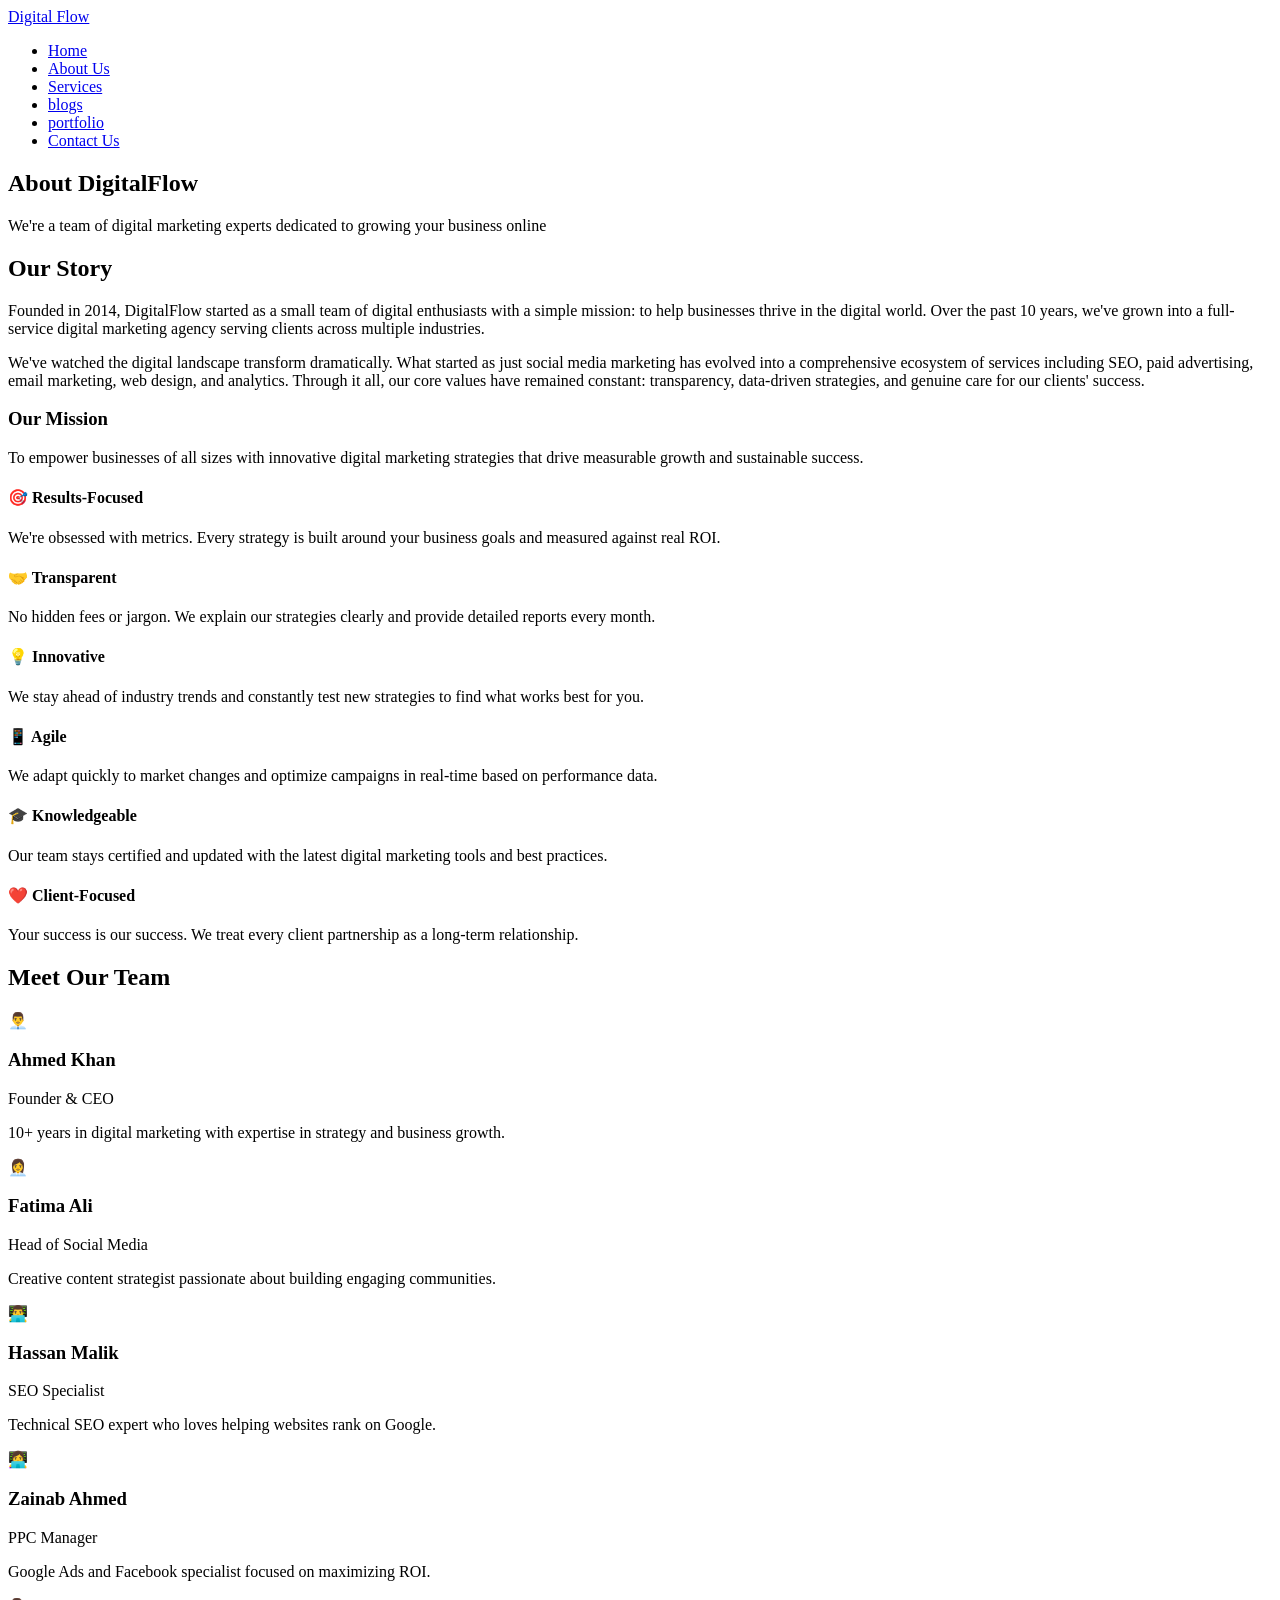
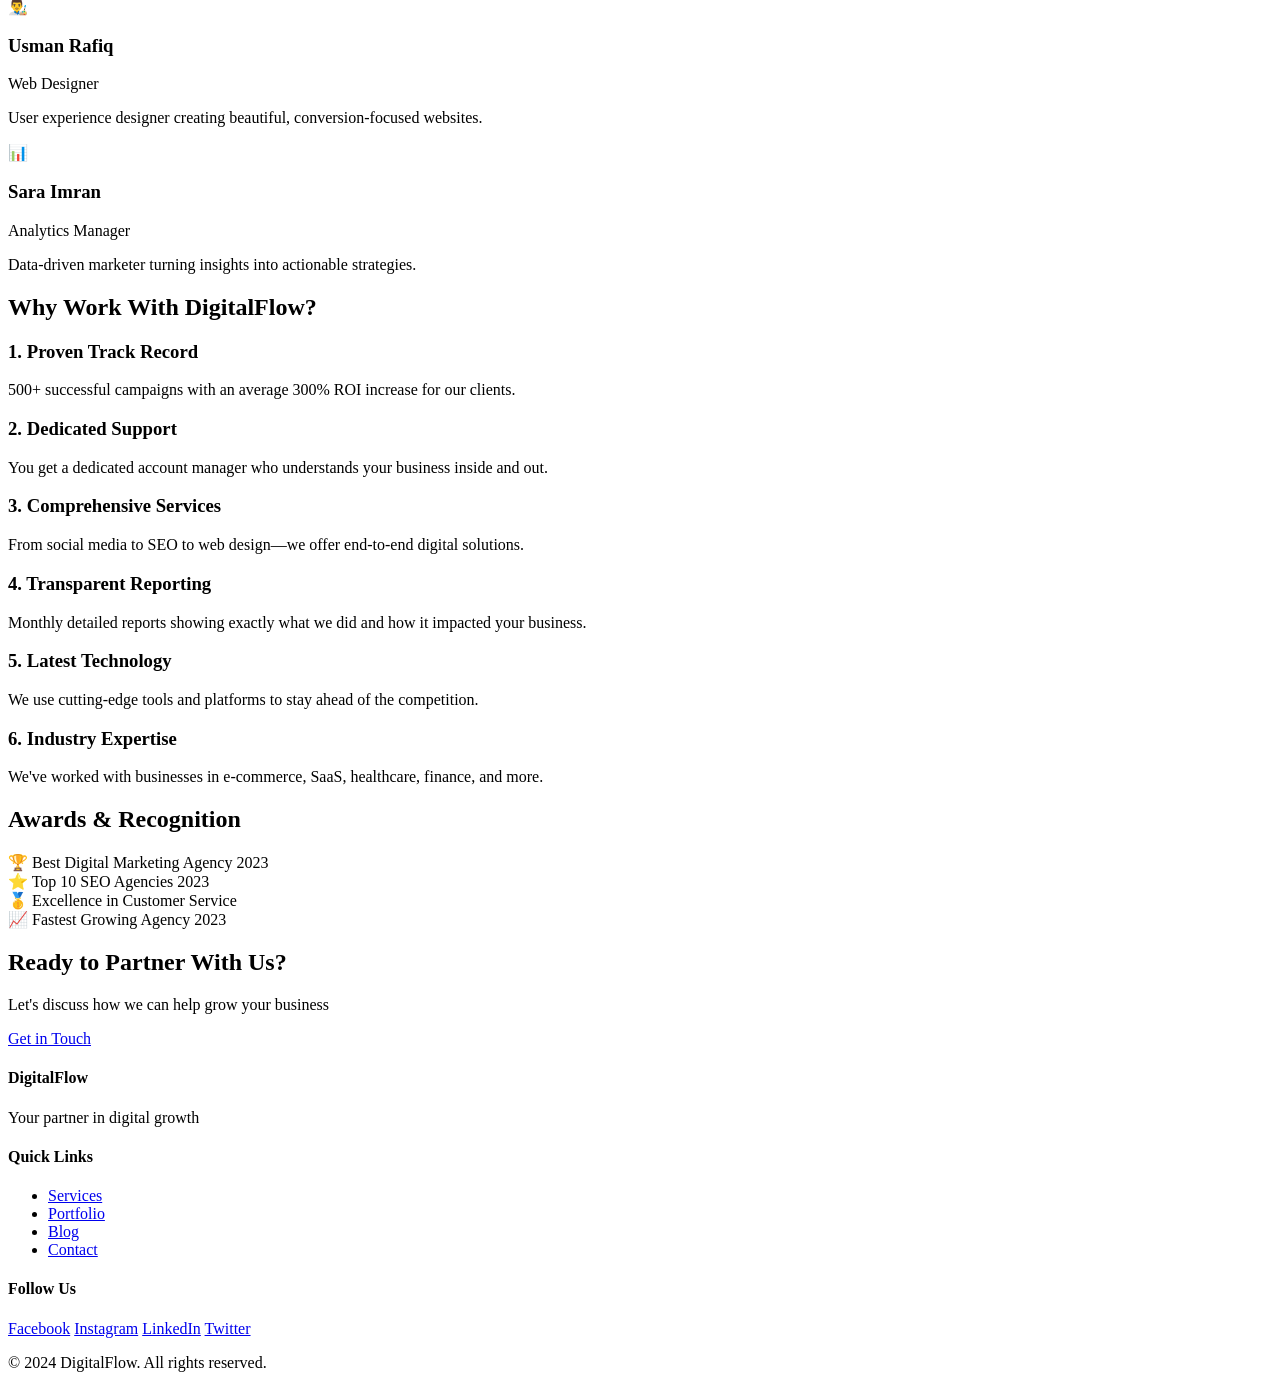
==== about.html @ 8dac0088 "Add files via upload" ====
<!DOCTYPE html>
<html lang="en">
<head>
    <meta charset="UTF-8">
    <meta name="viewport" content="width=device-width, initial-scale=1.0">
    <title>About Us - Meet the DigitalFlow Team | Digital Marketing Agency</title>
    <link rel="stylesheet" href="css/style.css">
</head>
<body>
    <!-- Navigation -->
   <header>
    <nav class="navbar">
        <!-- Logo / Website Name -->
        <a href="#" class="logo">Digital Flow</a>

        <!-- Main Navigation Links -->
        <ul class="nav-links" id="navLinks">
            <li><a href="#home" class="active">Home</a></li>
            <li><a href="about.html">About Us</a></li>
            <li><a href="services.html">Services</a></li>
            <li><a href="blog.html">blogs</a></li>
              <li><a href="portfolio.html">portfolio</a> </li>
            <li><a href="contact.html" class="btn-nav">Contact Us</a></li>
        </ul>

        <!-- Mobile Toggler -->
        <div class="menu-icon" id="menuIcon">
            <span></span>
            <span></span>
            <span></span>
        </div>
    </nav>
</header>


    <!-- Page Hero -->
    <section class="page-hero">
        <div class="container">
            <h1>About DigitalFlow</h1>
            <p>We're a team of digital marketing experts dedicated to growing your business online</p>
        </div>
    </section>

    <!-- Our Story -->
    <section class="about-story">
        <div class="container">
            <h2>Our Story</h2>
            <div class="story-content">
                <p>Founded in 2014, DigitalFlow started as a small team of digital enthusiasts with a simple mission: to help businesses thrive in the digital world. Over the past 10 years, we've grown into a full-service digital marketing agency serving clients across multiple industries.</p>
                <p>We've watched the digital landscape transform dramatically. What started as just social media marketing has evolved into a comprehensive ecosystem of services including SEO, paid advertising, email marketing, web design, and analytics. Through it all, our core values have remained constant: transparency, data-driven strategies, and genuine care for our clients' success.</p>
            </div>
        </div>
    </section>

    <!-- Our Mission & Values -->
    <section class="mission-values">
        <div class="container">
            <div class="mission-box">
                <h3>Our Mission</h3>
                <p>To empower businesses of all sizes with innovative digital marketing strategies that drive measurable growth and sustainable success.</p>
            </div>
            <div class="values-grid">
                <div class="value-card">
                    <h4>🎯 Results-Focused</h4>
                    <p>We're obsessed with metrics. Every strategy is built around your business goals and measured against real ROI.</p>
                </div>
                <div class="value-card">
                    <h4>🤝 Transparent</h4>
                    <p>No hidden fees or jargon. We explain our strategies clearly and provide detailed reports every month.</p>
                </div>
                <div class="value-card">
                    <h4>💡 Innovative</h4>
                    <p>We stay ahead of industry trends and constantly test new strategies to find what works best for you.</p>
                </div>
                <div class="value-card">
                    <h4>📱 Agile</h4>
                    <p>We adapt quickly to market changes and optimize campaigns in real-time based on performance data.</p>
                </div>
                <div class="value-card">
                    <h4>🎓 Knowledgeable</h4>
                    <p>Our team stays certified and updated with the latest digital marketing tools and best practices.</p>
                </div>
                <div class="value-card">
                    <h4>❤️ Client-Focused</h4>
                    <p>Your success is our success. We treat every client partnership as a long-term relationship.</p>
                </div>
            </div>
        </div>
    </section>

    <!-- Team Section -->
    <section class="team">
        <div class="container">
            <h2>Meet Our Team</h2>
            <div class="team-grid">
                <div class="team-card">
                    <div class="team-image">👨‍💼</div>
                    <h3>Ahmed Khan</h3>
                    <p class="role">Founder & CEO</p>
                    <p>10+ years in digital marketing with expertise in strategy and business growth.</p>
                </div>
                <div class="team-card">
                    <div class="team-image">👩‍💼</div>
                    <h3>Fatima Ali</h3>
                    <p class="role">Head of Social Media</p>
                    <p>Creative content strategist passionate about building engaging communities.</p>
                </div>
                <div class="team-card">
                    <div class="team-image">👨‍💻</div>
                    <h3>Hassan Malik</h3>
                    <p class="role">SEO Specialist</p>
                    <p>Technical SEO expert who loves helping websites rank on Google.</p>
                </div>
                <div class="team-card">
                    <div class="team-image">👩‍💻</div>
                    <h3>Zainab Ahmed</h3>
                    <p class="role">PPC Manager</p>
                    <p>Google Ads and Facebook specialist focused on maximizing ROI.</p>
                </div>
                <div class="team-card">
                    <div class="team-image">👨‍🎨</div>
                    <h3>Usman Rafiq</h3>
                    <p class="role">Web Designer</p>
                    <p>User experience designer creating beautiful, conversion-focused websites.</p>
                </div>
                <div class="team-card">
                    <div class="team-image">📊</div>
                    <h3>Sara Imran</h3>
                    <p class="role">Analytics Manager</p>
                    <p>Data-driven marketer turning insights into actionable strategies.</p>
                </div>
            </div>
        </div>
    </section>

    <!-- Why Work With Us -->
    <section class="why-work">
        <div class="container">
            <h2>Why Work With DigitalFlow?</h2>
            <div class="reasons-grid">
                <div class="reason-card">
                    <h3>1. Proven Track Record</h3>
                    <p>500+ successful campaigns with an average 300% ROI increase for our clients.</p>
                </div>
                <div class="reason-card">
                    <h3>2. Dedicated Support</h3>
                    <p>You get a dedicated account manager who understands your business inside and out.</p>
                </div>
                <div class="reason-card">
                    <h3>3. Comprehensive Services</h3>
                    <p>From social media to SEO to web design—we offer end-to-end digital solutions.</p>
                </div>
                <div class="reason-card">
                    <h3>4. Transparent Reporting</h3>
                    <p>Monthly detailed reports showing exactly what we did and how it impacted your business.</p>
                </div>
                <div class="reason-card">
                    <h3>5. Latest Technology</h3>
                    <p>We use cutting-edge tools and platforms to stay ahead of the competition.</p>
                </div>
                <div class="reason-card">
                    <h3>6. Industry Expertise</h3>
                    <p>We've worked with businesses in e-commerce, SaaS, healthcare, finance, and more.</p>
                </div>
            </div>
        </div>
    </section>

    <!-- Awards & Recognition -->
    <section class="awards">
        <div class="container">
            <h2>Awards & Recognition</h2>
            <div class="awards-grid">
                <div class="award">🏆 Best Digital Marketing Agency 2023</div>
                <div class="award">⭐ Top 10 SEO Agencies 2023</div>
                <div class="award">🥇 Excellence in Customer Service</div>
                <div class="award">📈 Fastest Growing Agency 2023</div>
            </div>
        </div>
    </section>

    <!-- CTA Section -->
    <section class="cta-section">
        <div class="container">
            <h2>Ready to Partner With Us?</h2>
            <p>Let's discuss how we can help grow your business</p>
            <a href="contact.html" class="btn btn-light">Get in Touch</a>
        </div>
    </section>

    <!-- Footer -->
    <footer class="footer">
        <div class="container">
            <div class="footer-content">
                <div class="footer-section">
                    <h4>DigitalFlow</h4>
                    <p>Your partner in digital growth</p>
                </div>
                <div class="footer-section">
                    <h4>Quick Links</h4>
                    <ul>
                        <li><a href="services.html">Services</a></li>
                        <li><a href="portfolio.html">Portfolio</a></li>
                        <li><a href="blog.html">Blog</a></li>
                        <li><a href="contact.html">Contact</a></li>
                    </ul>
                </div>
                <div class="footer-section">
                    <h4>Follow Us</h4>
                    <div class="social-links">
                        <a href="#">Facebook</a>
                        <a href="#">Instagram</a>
                        <a href="#">LinkedIn</a>
                        <a href="#">Twitter</a>
                    </div>
                </div>
            </div>
            <div class="footer-bottom">
                <p>&copy; 2024 DigitalFlow. All rights reserved.</p>
            </div>
        </div>
    </footer>

    <script src="js/script.js"></script>
</body>
</html>
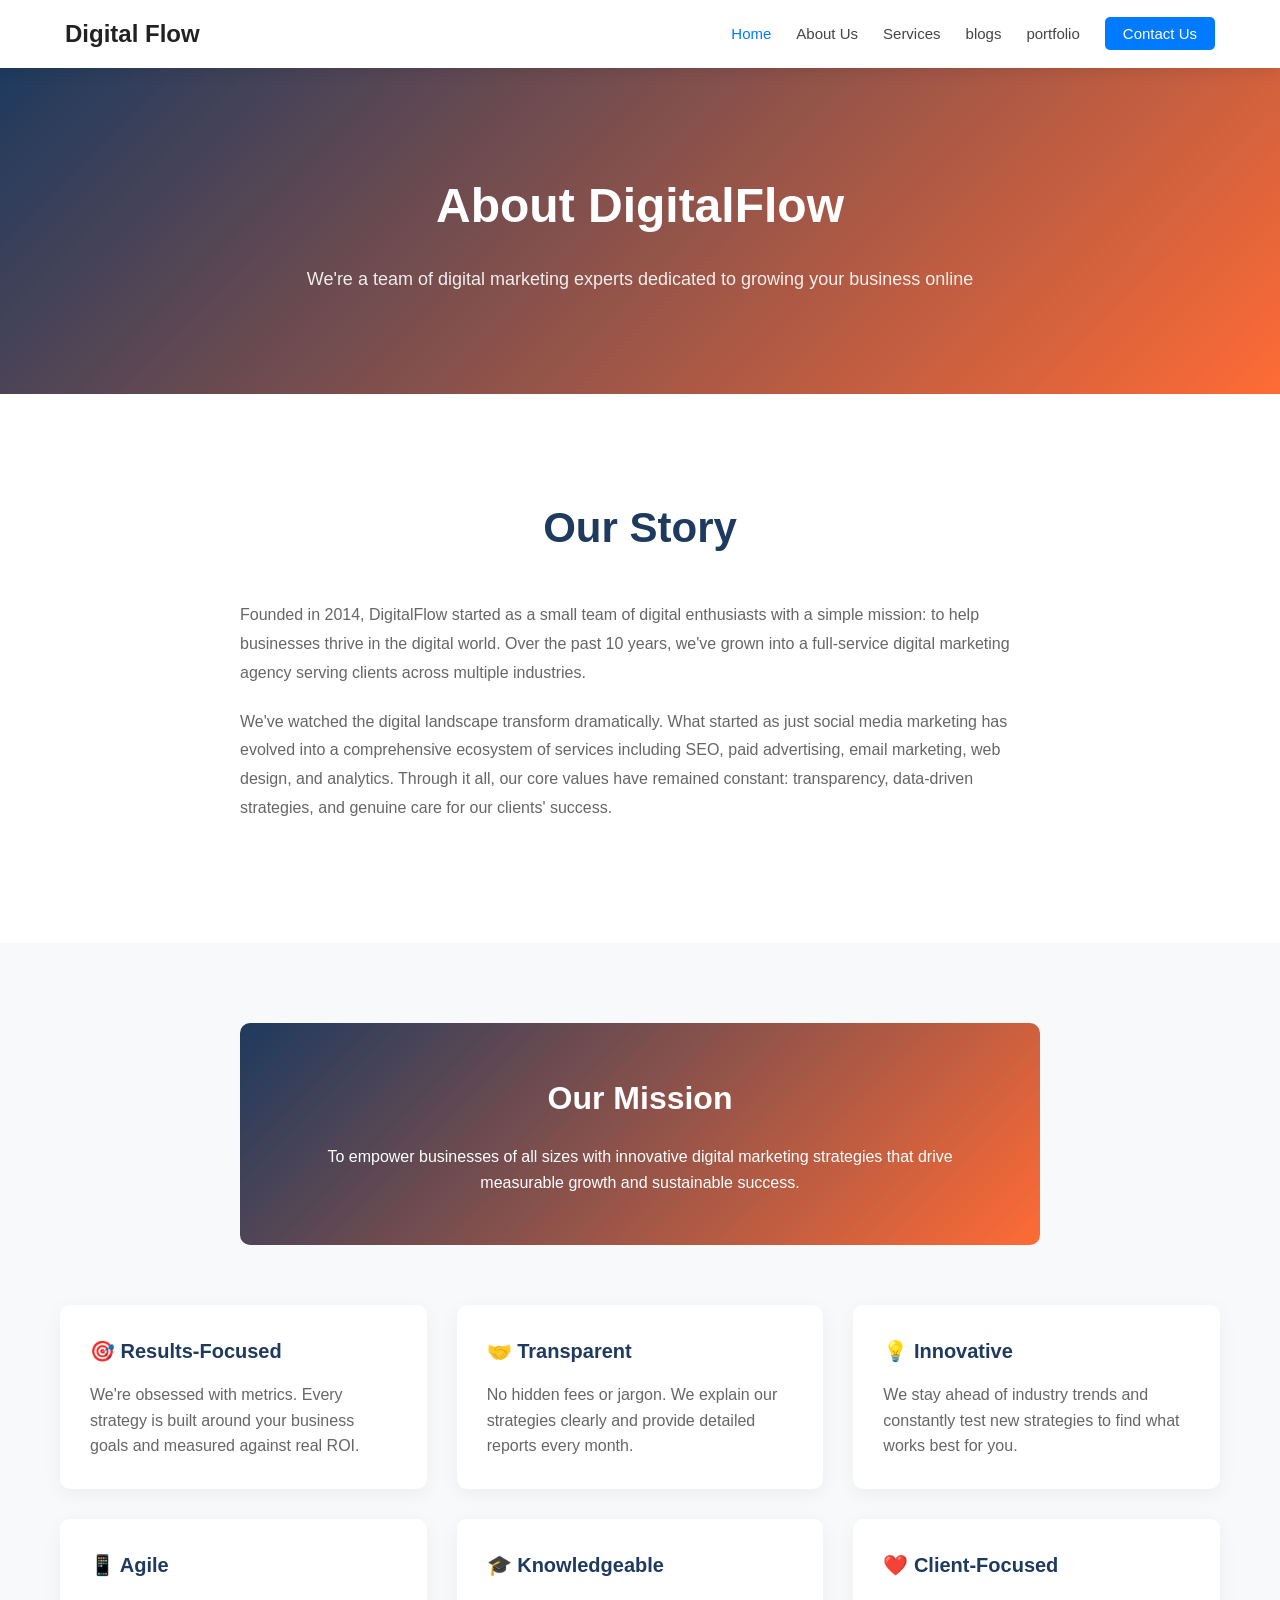
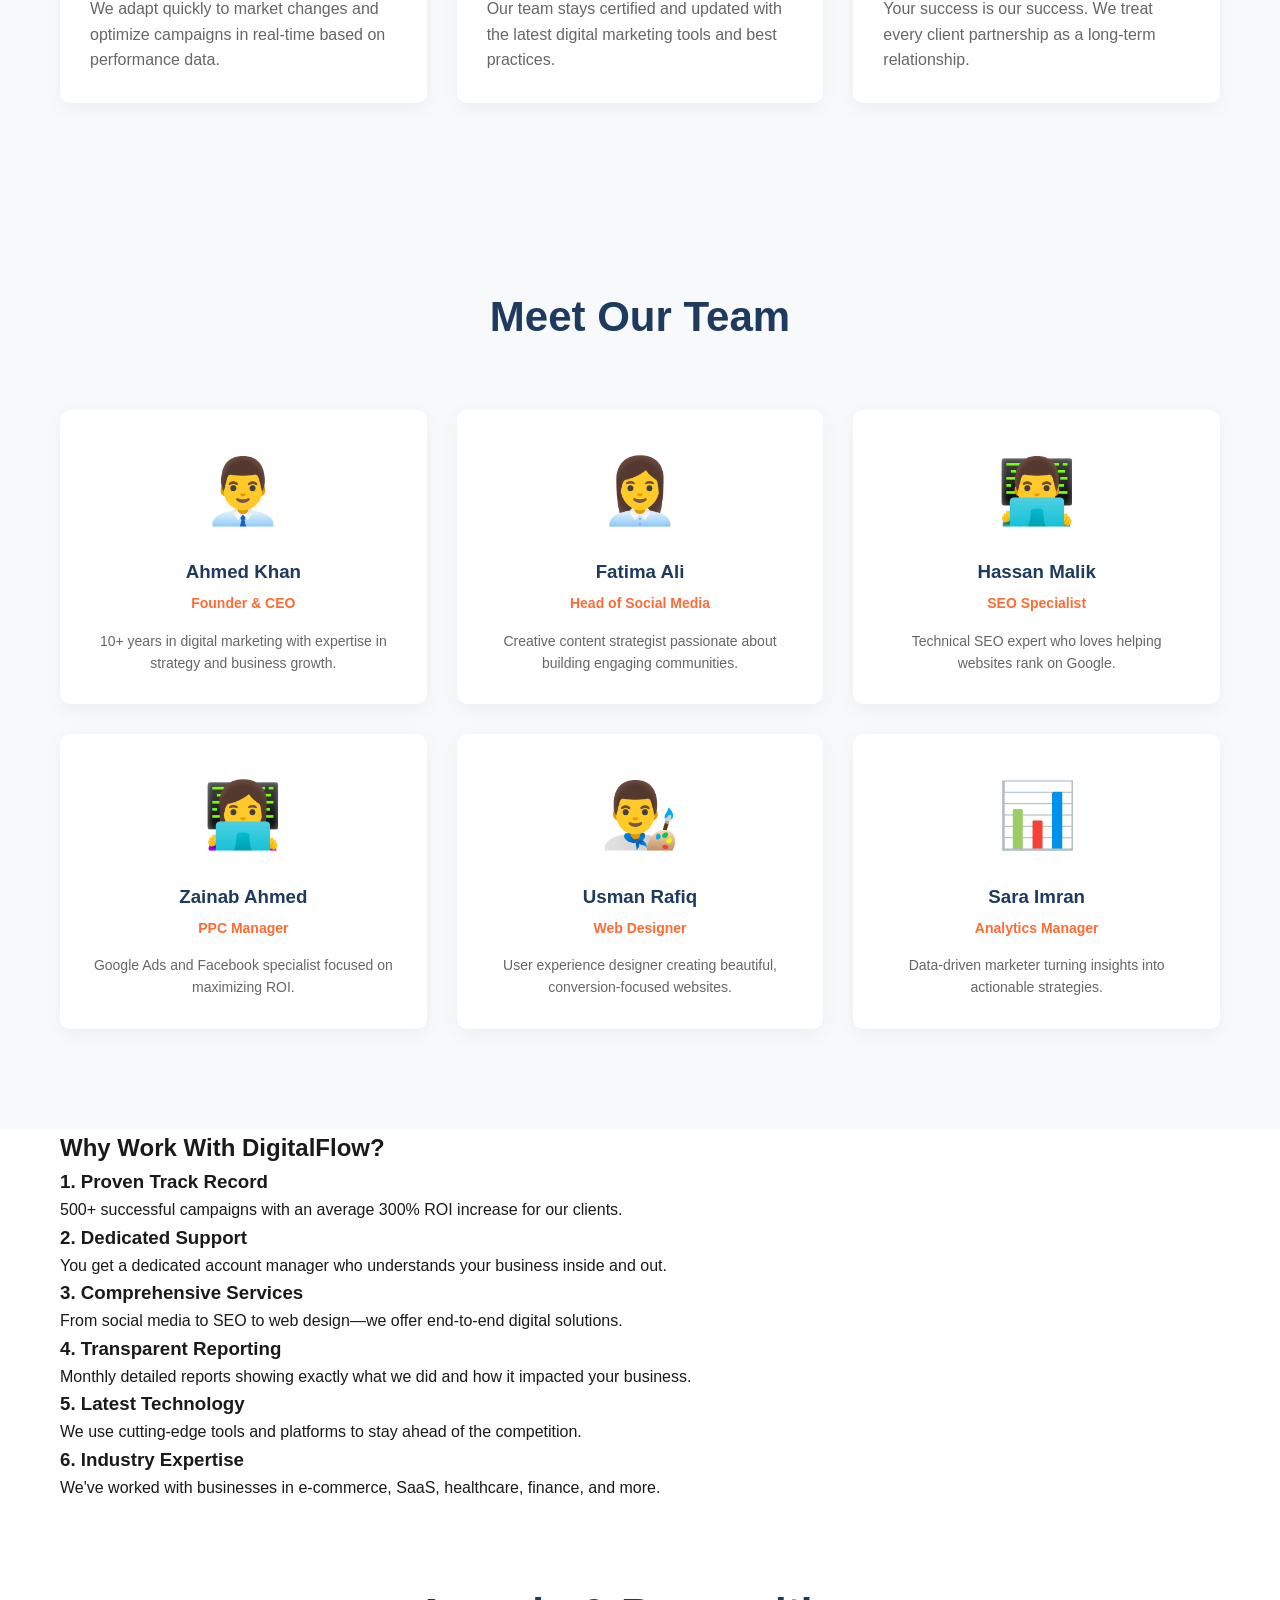
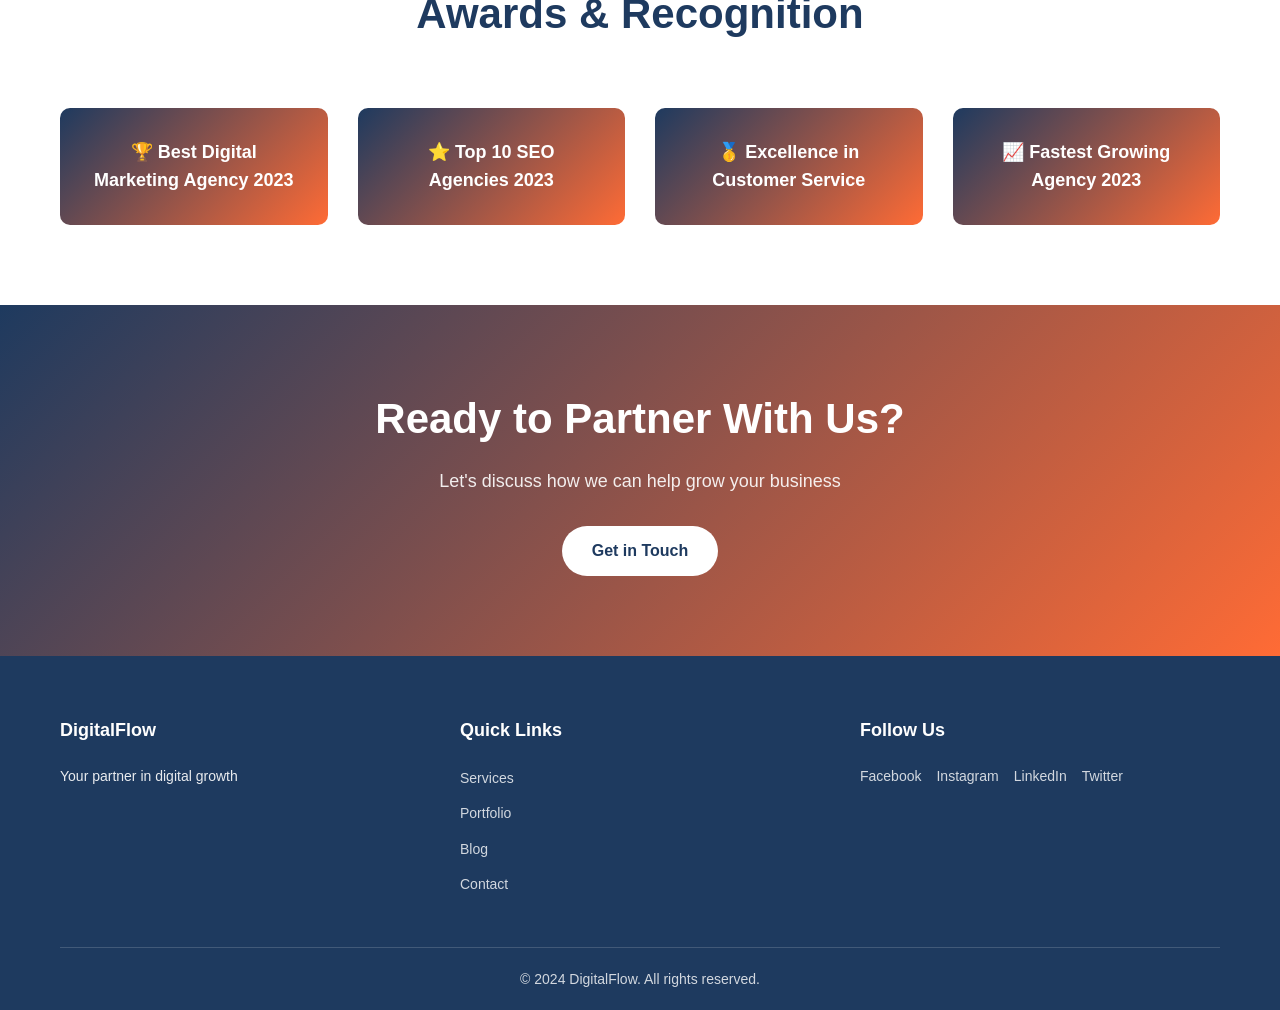
==== commit d6417c27: "Add files via upload" ====
--- a/about.html
+++ b/about.html
@@ -5,6 +5,8 @@
     <meta name="viewport" content="width=device-width, initial-scale=1.0">
     <title>About Us - Meet the DigitalFlow Team | Digital Marketing Agency</title>
     <link rel="stylesheet" href="css/style.css">
+    <script async src="https://pagead2.googlesyndication.com/pagead/js/adsbygoogle.js?client=ca-pub-6858215413914356"
+     crossorigin="anonymous"></script>
 </head>
 <body>
     <!-- Navigation -->
--- a/css/style.css
+++ b/css/style.css
@@ -0,0 +1,1331 @@
+* {
+    margin: 0;
+    padding: 0;
+    box-sizing: border-box;
+}
+
+:root {
+    --primary-color: #1e3a5f;
+    --secondary-color: #ff6b35;
+    --accent-color: #00d4ff;
+    --dark-bg: #0f1419;
+    --light-bg: #f8f9fa;
+    --text-dark: #1a1a1a;
+    --text-light: #666;
+    --border-color: #e0e0e0;
+    --white: #ffffff;
+}
+
+html {
+    scroll-behavior: smooth;
+}
+
+body {
+    font-family: 'Segoe UI', Tahoma, Geneva, Verdana, sans-serif;
+    color: var(--text-dark);
+    line-height: 1.6;
+    background-color: var(--white);
+}
+
+.container {
+    max-width: 1200px;
+    margin: 0 auto;
+    padding: 0 20px;
+}
+
+/* Navigation Base Styling */
+header {
+    background: #ffffff;
+    box-shadow: 0 2px 15px rgba(0, 0, 0, 0.1);
+    position: sticky;
+    top: 0;
+    z-index: 1000;
+}
+
+.navbar {
+    display: flex;
+    justify-content: space-between;
+    align-items: center;
+    max-width: 1200px;
+    margin: 0 auto;
+    padding: 15px 25px;
+}
+
+.logo {
+    font-size: 24px;
+    font-weight: 700;
+    color: #222;
+    text-decoration: none;
+
+}
+
+
+.nav-links {
+    display: flex;
+    list-style: none;
+    align-items: center;
+    gap: 25px;
+    margin: 0;
+    padding: 0;
+}
+
+.nav-links a {
+    text-decoration: none;
+    color: #444;
+    font-weight: 500;
+    font-size: 15px;
+    transition: all 0.3s ease;
+}
+
+.nav-links a:hover, .nav-links a.active {
+    color: #007bff;
+}
+
+/* Dropdown Menu Styling */
+.dropdown {
+    position: relative;
+}
+
+.arrow-down {
+    font-size: 10px;
+    margin-left: 3px;
+}
+
+.dropdown-menu {
+    position: absolute;
+    top: 100%;
+    left: 0;
+    background: #ffffff;
+    box-shadow: 0 5px 15px rgba(0,0,0,0.1);
+    list-style: none;
+    padding: 10px 0;
+    min-width: 180px;
+    border-radius: 6px;
+    display: none;
+    transition: all 0.3s ease;
+}
+
+.dropdown-menu li a {
+    display: block;
+    padding: 8px 20px;
+    color: #555;
+}
+
+.dropdown-menu li a:hover {
+    background: #f8f9fa;
+    color: #007bff;
+}
+
+/* Hover over dropdown */
+.dropdown:hover .dropdown-menu {
+    display: block;
+}
+
+/* Contact Button */
+.btn-nav {
+    background-color: #007bff;
+    color: #fff !important;
+    padding: 8px 18px;
+    border-radius: 5px;
+}
+
+.btn-nav:hover {
+    background-color: #0056b3;
+}
+
+/* Mobile Responsive */
+.menu-icon {
+    display: none;
+    flex-direction: column;
+    gap: 5px;
+    cursor: pointer;
+}
+
+.menu-icon span {
+    width: 25px;
+    height: 3px;
+    background-color: #222;
+    border-radius: 2px;
+}
+
+@media (max-width: 768px) {
+    .menu-icon {
+        display: flex;
+    }
+
+    .nav-links {
+        position: absolute;
+        top: 100%;
+        left: 0;
+        width: 100%;
+        background-color: #ffffff;
+        flex-direction: column;
+        align-items: flex-start;
+        padding: 20px;
+        gap: 15px;
+        display: none;
+        box-shadow: 0 5px 10px rgba(0,0,0,0.05);
+    }
+
+    .nav-links.active {
+        display: flex;
+    }
+
+    .dropdown-menu {
+        position: static;
+        box-shadow: none;
+        background: #f8f9fa;
+        margin-top: 5px;
+    }
+}
+
+/* =============== BUTTONS =============== */
+.btn {
+    display: inline-block;
+    padding: 12px 30px;
+    border-radius: 25px;
+    text-decoration: none;
+    font-weight: 600;
+    transition: all 0.3s ease;
+    border: none;
+    cursor: pointer;
+    text-align: center;
+}
+
+.btn-primary {
+    background: linear-gradient(135deg, var(--secondary-color), #ff8c52);
+    color: var(--white);
+}
+
+.btn-primary:hover {
+    box-shadow: 0 10px 30px rgba(255, 107, 53, 0.3);
+    transform: translateY(-2px);
+}
+
+.btn-secondary {
+    background: var(--primary-color);
+    color: var(--white);
+}
+
+.btn-secondary:hover {
+    box-shadow: 0 10px 30px rgba(30, 58, 95, 0.3);
+}
+
+.btn-outline {
+    background: transparent;
+    color: var(--primary-color);
+    border: 2px solid var(--primary-color);
+}
+
+.btn-outline:hover {
+    background: var(--primary-color);
+    color: var(--white);
+}
+
+.btn-light {
+    background: var(--white);
+    color: var(--primary-color);
+}
+
+.btn-light:hover {
+    background: var(--light-bg);
+}
+
+.btn-block {
+    width: 100%;
+}
+
+/* =============== HERO SECTION =============== */
+.hero {
+    position: relative;
+    min-height: 0vh;
+    display: flex;
+    align-items: center;
+    justify-content: center;
+    text-align: center;
+    overflow: hidden;
+    padding: 40px 20px;
+}
+
+.hero-background {
+    position: absolute;
+    top: 0;
+    left: 0;
+    right: 0;
+    bottom: 0;
+    background: linear-gradient(135deg, rgba(30, 58, 95, 0.9) 0%, rgba(255, 107, 53, 0.7) 100%);
+    z-index: -1;
+}
+
+.hero-content {
+    position: relative;
+    z-index: 1;
+    max-width: 800px;
+}
+
+.hero h1 {
+    font-size: 40px;
+    color: var(--white);
+    margin-bottom: 20px;
+    font-weight: 800;
+    line-height: 1.2;
+}
+
+.hero p {
+    font-size: 20px;
+    color: rgba(255, 255, 255, 0.9);
+    margin-bottom: 30px;
+}
+/* =============== PAGE HERO =============== */
+.page-hero {
+    background: linear-gradient(135deg, var(--primary-color) 0%, var(--secondary-color) 100%);
+    color: var(--white);
+    padding: 100px 20px;
+    text-align: center;
+}
+
+.page-hero h1 {
+    font-size: 48px;
+    margin-bottom: 20px;
+    font-weight: 700;
+}
+
+.page-hero p {
+    font-size: 18px;
+    opacity: 0.9;
+}
+
+
+/* =============== STATS SECTION =============== */
+.stats {
+    padding: 80px 20px;
+    background: var(--light-bg);
+}
+
+.stats .container {
+    display: grid;
+    grid-template-columns: repeat(auto-fit, minmax(250px, 1fr));
+    gap: 40px;
+    text-align: center;
+}
+
+.stat-card h3 {
+    font-size: 48px;
+    color: var(--secondary-color);
+    margin-bottom: 10px;
+    font-weight: 800;
+}
+
+.stat-card p {
+    color: var(--text-light);
+    font-size: 16px;
+}
+
+/* =============== SERVICES OVERVIEW =============== */
+.services-overview {
+    padding: 100px 20px;
+}
+
+.services-overview h2 {
+    text-align: center;
+    font-size: 42px;
+    margin-bottom: 60px;
+    color: var(--primary-color);
+}
+
+.services-grid {
+    display: grid;
+    grid-template-columns: repeat(auto-fit, minmax(280px, 1fr));
+    gap: 30px;
+    margin-bottom: 40px;
+}
+
+.service-card {
+    padding: 40px 30px;
+    border-radius: 10px;
+    background: var(--light-bg);
+    text-align: center;
+    transition: all 0.3s;
+    border: 1px solid var(--border-color);
+}
+
+.service-card:hover {
+    box-shadow: 0 10px 30px rgba(0, 0, 0, 0.1);
+    transform: translateY(-5px);
+}
+
+.service-card .icon {
+    font-size: 48px;
+    margin-bottom: 20px;
+}
+
+.service-card h3 {
+    color: var(--primary-color);
+    margin-bottom: 15px;
+    font-size: 22px;
+}
+
+.service-card p {
+    color: var(--text-light);
+}
+
+.services-overview > .btn {
+    display: block;
+    margin: 0 auto;
+}
+
+/* =============== WHY US SECTION =============== */
+.why-us {
+    background: var(--light-bg);
+    padding: 100px 20px;
+}
+
+.why-us h2 {
+    color: var(--primary-color);
+    font-size: 42px;
+    margin-bottom: 40px;
+}
+
+.features-list {
+    list-style: none;
+    margin-bottom: 40px;
+}
+
+.features-list li {
+    font-size: 18px;
+    color: var(--text-dark);
+    margin-bottom: 20px;
+    display: flex;
+    align-items: center;
+}
+
+.features-list li:before {
+    content: '✓';
+    color: var(--secondary-color);
+    font-weight: bold;
+    font-size: 24px;
+    margin-right: 15px;
+}
+
+/* =============== CTA SECTION =============== */
+.cta-section {
+    background: linear-gradient(135deg, var(--primary-color) 0%, var(--secondary-color) 100%);
+    color: var(--white);
+    padding: 80px 20px;
+    text-align: center;
+}
+
+.cta-section h2 {
+    font-size: 42px;
+    margin-bottom: 15px;
+}
+
+.cta-section p {
+    font-size: 18px;
+    margin-bottom: 30px;
+    opacity: 0.9;
+}
+
+/* =============== SERVICE DETAIL =============== */
+.service-detail {
+    padding: 80px 20px;
+}
+
+.service-detail.alt {
+    background: var(--light-bg);
+}
+
+.service-layout {
+    display: grid;
+    grid-template-columns: 1fr 1fr;
+    gap: 60px;
+    align-items: center;
+}
+
+.service-layout reverse {
+    grid-template-columns: 1fr 1fr;
+    direction: rtl;
+}
+
+.service-layout reverse > * {
+    direction: ltr;
+}
+
+.service-text h2 {
+    color: var(--primary-color);
+    font-size: 36px;
+    margin-bottom: 20px;
+}
+
+.service-text p {
+    color: var(--text-light);
+    margin-bottom: 25px;
+    font-size: 16px;
+}
+
+.service-text h4 {
+    color: var(--primary-color);
+    margin-top: 25px;
+    margin-bottom: 15px;
+}
+
+.service-list {
+    list-style: none;
+    margin-bottom: 30px;
+}
+
+.service-list li {
+    padding-left: 25px;
+    margin-bottom: 12px;
+    position: relative;
+    color: var(--text-light);
+}
+
+.service-list li:before {
+    content: '→';
+    position: absolute;
+    left: 0;
+    color: var(--secondary-color);
+    font-weight: bold;
+}
+
+.service-image {
+    
+    display: flex;
+    align-items: left;
+    justify-content: left;
+}
+
+.placeholder {
+    font-size: 30px;
+}
+
+/* =============== PRICING =============== */
+.pricing {
+    padding: 100px 20px;
+}
+
+.pricing h2 {
+    text-align: center;
+    font-size: 30px;
+    color: var(--primary-color);
+    margin-bottom: 60px;
+}
+
+.pricing-grid {
+    display: grid;
+    grid-template-columns: repeat(auto-fit, minmax(300px, 1fr));
+    gap: 30px;
+}
+
+.pricing-card {
+    background: var(--light-bg);
+    padding: 40px;
+    border-radius: 10px;
+    text-align: center;
+    border: 1px solid var(--border-color);
+    transition: all 0.3s;
+}
+
+.pricing-card.featured {
+    border: 2px solid var(--secondary-color);
+    transform: scale(1.05);
+}
+
+.pricing-card:hover {
+    box-shadow: 0 15px 40px rgba(0, 0, 0, 0.1);
+}
+
+.pricing-card h3 {
+    font-size: 24px;
+    color: var(--primary-color);
+    margin-bottom: 15px;
+}
+
+.pricing-card .price {
+    font-size: 42px;
+    color: var(--secondary-color);
+    font-weight: 800;
+    margin-bottom: 25px;
+}
+
+.pricing-card ul {
+    list-style: none;
+    margin-bottom: 30px;
+    text-align: left;
+}
+
+.pricing-card li {
+    padding: 10px 0;
+    border-bottom: 1px solid var(--border-color);
+}
+
+.pricing-card li:last-child {
+    border-bottom: none;
+}
+
+/* =============== TEAM =============== */
+.team {
+    padding: 100px 20px;
+    background: var(--light-bg);
+}
+
+.team h2 {
+    text-align: center;
+    font-size: 42px;
+    color: var(--primary-color);
+    margin-bottom: 60px;
+}
+
+.team-grid {
+    display: grid;
+    grid-template-columns: repeat(auto-fit, minmax(280px, 1fr));
+    gap: 30px;
+}
+
+.team-card {
+    background: var(--white);
+    padding: 30px;
+    border-radius: 10px;
+    text-align: center;
+    box-shadow: 0 5px 20px rgba(0, 0, 0, 0.05);
+}
+
+.team-image {
+    font-size: 64px;
+    margin-bottom: 15px;
+}
+
+.team-card h3 {
+    color: var(--primary-color);
+    margin-bottom: 5px;
+}
+
+.team-card .role {
+    color: var(--secondary-color);
+    font-weight: 600;
+    margin-bottom: 15px;
+    display: block;
+}
+
+.team-card p {
+    color: var(--text-light);
+    font-size: 14px;
+}
+
+/* =============== ABOUT STORY =============== */
+.about-story {
+    padding: 100px 20px;
+}
+
+.about-story h2 {
+    text-align: center;
+    font-size: 42px;
+    color: var(--primary-color);
+    margin-bottom: 40px;
+}
+
+.story-content {
+    max-width: 800px;
+    margin: 0 auto;
+}
+
+.story-content p {
+    font-size: 16px;
+    color: var(--text-light);
+    margin-bottom: 20px;
+    line-height: 1.8;
+}
+
+/* =============== MISSION VALUES =============== */
+.mission-values {
+    padding: 80px 20px;
+    background: var(--light-bg);
+}
+
+.mission-box {
+    background: linear-gradient(135deg, var(--primary-color) 0%, var(--secondary-color) 100%);
+    color: var(--white);
+    padding: 50px;
+    border-radius: 10px;
+    text-align: center;
+    margin-bottom: 60px;
+    max-width: 800px;
+    margin-left: auto;
+    margin-right: auto;
+}
+
+.mission-box h3 {
+    font-size: 32px;
+    margin-bottom: 20px;
+}
+
+.values-grid {
+    display: grid;
+    grid-template-columns: repeat(auto-fit, minmax(280px, 1fr));
+    gap: 30px;
+}
+
+.value-card {
+    background: var(--white);
+    padding: 30px;
+    border-radius: 10px;
+    box-shadow: 0 5px 20px rgba(0, 0, 0, 0.05);
+}
+
+.value-card h4 {
+    color: var(--primary-color);
+    font-size: 20px;
+    margin-bottom: 15px;
+}
+
+.value-card p {
+    color: var(--text-light);
+}
+
+/* =============== AWARDS =============== */
+.awards {
+    padding: 80px 20px;
+}
+
+.awards h2 {
+    text-align: center;
+    font-size: 42px;
+    color: var(--primary-color);
+    margin-bottom: 60px;
+}
+
+.awards-grid {
+    display: grid;
+    grid-template-columns: repeat(auto-fit, minmax(250px, 1fr));
+    gap: 30px;
+}
+
+.award {
+    background: linear-gradient(135deg, var(--primary-color) 0%, var(--secondary-color) 100%);
+    color: var(--white);
+    padding: 30px;
+    border-radius: 10px;
+    text-align: center;
+    font-size: 18px;
+    font-weight: 600;
+}
+
+/* =============== PORTFOLIO =============== */
+.portfolio-filter {
+    padding: 40px 20px;
+    text-align: center;
+    background: var(--light-bg);
+}
+
+.filter-buttons {
+    display: flex;
+    justify-content: center;
+    gap: 15px;
+    flex-wrap: wrap;
+}
+
+.filter-btn {
+    padding: 10px 20px;
+    border: 2px solid var(--primary-color);
+    background: transparent;
+    color: var(--primary-color);
+    border-radius: 25px;
+    cursor: pointer;
+    font-weight: 600;
+    transition: all 0.3s;
+}
+
+.filter-btn.active,
+.filter-btn:hover {
+    background: var(--primary-color);
+    color: var(--white);
+}
+
+/* =============== CASE STUDY =============== */
+.case-study {
+    padding: 80px 20px;
+}
+
+.case-study alt {
+    background: var(--light-bg);
+}
+
+.case-layout {
+    display: grid;
+    grid-template-columns: 1fr 1fr;
+    gap: 60px;
+    align-items: center;
+}
+
+.case-layout reverse {
+    grid-template-columns: 1fr 1fr;
+    direction: rtl;
+}
+
+.case-layout.reverse > * {
+    direction: ltr;
+}
+
+.case-text h2 {
+    color: var(--primary-color);
+    font-size: 36px;
+    margin-bottom: 10px;
+}
+
+.client {
+    color: var(--secondary-color);
+    font-weight: 600;
+    margin-bottom: 20px;
+}
+
+.case-text h4 {
+    color: var(--primary-color);
+    margin-top: 20px;
+    margin-bottom: 10px;
+    font-weight: 600;
+}
+
+.case-text p {
+    color: var(--text-light);
+    margin-bottom: 15px;
+}
+
+.case-list {
+    list-style: none;
+    margin-bottom: 25px;
+}
+
+.case-list li {
+    padding-left: 25px;
+    margin-bottom: 10px;
+    position: relative;
+    color: var(--text-light);
+}
+
+.case-list li:before {
+    content: '✓';
+    position: absolute;
+    left: 0;
+    color: var(--secondary-color);
+    font-weight: bold;
+}
+
+.results {
+    display: grid;
+    grid-template-columns: repeat(3, 1fr);
+    gap: 20px;
+    margin-top: 25px;
+}
+
+.result-item {
+    background: var(--light-bg);
+    padding: 20px;
+    border-radius: 8px;
+    text-align: center;
+}
+
+.result-number {
+    font-size: 32px;
+    font-weight: 800;
+    color: var(--secondary-color);
+    display: block;
+}
+
+.result-item p:last-child {
+    color: var(--text-light);
+    font-size: 14px;
+    margin-top: 8px;
+}
+
+/* =============== PORTFOLIO GALLERY =============== */
+.portfolio-gallery {
+    padding: 80px 20px;
+}
+
+.portfolio-gallery h2 {
+    text-align: center;
+    font-size: 42px;
+    color: var(--primary-color);
+    margin-bottom: 60px;
+}
+
+.gallery-grid {
+    display: grid;
+    grid-template-columns: repeat(auto-fit, minmax(280px, 1fr));
+    gap: 30px;
+}
+
+.gallery-card {
+    background: linear-gradient(135deg, #f0f4f8 0%, #d9e2ec 100%);
+    padding: 40px;
+    border-radius: 10px;
+    text-align: center;
+    transition: all 0.3s;
+}
+
+.gallery-card:hover {
+    box-shadow: 0 10px 30px rgba(0, 0, 0, 0.1);
+    transform: translateY(-5px);
+}
+
+.gallery-image {
+    font-size: 48px;
+    margin-bottom: 15px;
+}
+
+.gallery-card h3 {
+    color: var(--primary-color);
+    font-size: 20px;
+    margin-bottom: 10px;
+}
+
+.gallery-card p {
+    color: var(--text-light);
+    font-size: 14px;
+}
+
+/* =============== BLOG =============== */
+.blog-filter {
+    padding: 40px 20px;
+    text-align: center;
+    background: var(--light-bg);
+}
+
+.blog-section {
+    padding: 80px 20px;
+}
+
+.blog-grid {
+    display: grid;
+    grid-template-columns: repeat(auto-fill, minmax(320px, 1fr));
+    gap: 30px;
+}
+
+.blog-card {
+    background: var(--white);
+    border: 1px solid var(--border-color);
+    border-radius: 10px;
+    overflow: hidden;
+    transition: all 0.3s;
+}
+
+.blog-card:hover {
+    box-shadow: 0 10px 30px rgba(0, 0, 0, 0.1);
+    transform: translateY(-5px);
+}
+
+.blog-image {
+    background: linear-gradient(135deg, #f0f4f8 0%, #d9e2ec 100%);
+    height: 200px;
+    display: flex;
+    align-items: center;
+    justify-content: center;
+    font-size: 64px;
+}
+
+.blog-content {
+    padding: 30px;
+}
+
+.category-tag {
+    display: inline-block;
+    background: var(--secondary-color);
+    color: var(--white);
+    padding: 5px 12px;
+    border-radius: 20px;
+    font-size: 12px;
+    font-weight: 600;
+    margin-bottom: 15px;
+}
+
+.blog-card h3 {
+    color: var(--primary-color);
+    font-size: 22px;
+    margin-bottom: 12px;
+    line-height: 1.3;
+}
+
+.blog-card p {
+    color: var(--text-light);
+    margin-bottom: 15px;
+    font-size: 14px;
+}
+
+.blog-meta {
+    display: flex;
+    justify-content: space-between;
+    color: var(--text-light);
+    font-size: 12px;
+    margin-bottom: 15px;
+}
+
+.read-more {
+    color: var(--secondary-color);
+    text-decoration: none;
+    font-weight: 600;
+    transition: all 0.3s;
+}
+
+.read-more:hover {
+    color: var(--primary-color);
+}
+
+/* =============== NEWSLETTER =============== */
+.newsletter {
+    background: linear-gradient(135deg, var(--primary-color) 0%, var(--secondary-color) 100%);
+    color: var(--white);
+    padding: 60px 20px;
+    text-align: center;
+}
+
+.newsletter h2 {
+    font-size: 36px;
+    margin-bottom: 15px;
+}
+
+.newsletter p {
+    font-size: 16px;
+    margin-bottom: 30px;
+    opacity: 0.9;
+}
+
+.newsletter-form {
+    display: flex;
+    gap: 10px;
+    max-width: 500px;
+    margin: 0 auto;
+    flex-wrap: wrap;
+}
+
+.newsletter-form input {
+    flex: 1;
+    padding: 12px 20px;
+    border: none;
+    border-radius: 25px;
+    font-size: 14px;
+    min-width: 200px;
+}
+
+/* =============== CONTACT SECTION =============== */
+.contact-section {
+    padding: 80px 20px;
+}
+
+.contact-layout {
+    display: grid;
+    grid-template-columns: 1fr 1fr;
+    gap: 60px;
+}
+
+.contact-form-wrapper h2,
+.contact-info-wrapper h2 {
+    color: var(--primary-color);
+    font-size: 32px;
+    margin-bottom: 30px;
+}
+
+.contact-form {
+    display: flex;
+    flex-direction: column;
+}
+
+.form-group {
+    margin-bottom: 25px;
+}
+
+.form-group label {
+    display: block;
+    margin-bottom: 8px;
+    color: var(--text-dark);
+    font-weight: 600;
+}
+
+.form-group input,
+.form-group textarea,
+.form-group select {
+    width: 100%;
+    padding: 12px;
+    border: 1px solid var(--border-color);
+    border-radius: 5px;
+    font-size: 14px;
+    font-family: inherit;
+    transition: border-color 0.3s;
+}
+
+.form-group input:focus,
+.form-group textarea:focus,
+.form-group select:focus {
+    outline: none;
+    border-color: var(--secondary-color);
+    box-shadow: 0 0 0 3px rgba(255, 107, 53, 0.1);
+}
+
+.form-group.checkbox {
+    display: flex;
+    align-items: center;
+    gap: 10px;
+}
+
+.form-group.checkbox input {
+    width: auto;
+    margin: 0;
+}
+
+.form-note {
+    color: var(--text-light);
+    font-size: 12px;
+    margin-top: 10px;
+}
+
+.info-card {
+    background: var(--light-bg);
+    padding: 25px;
+    border-radius: 10px;
+    margin-bottom: 25px;
+}
+
+.info-card h3 {
+    color: var(--primary-color);
+    margin-bottom: 12px;
+}
+
+.info-card a {
+    color: var(--secondary-color);
+    text-decoration: none;
+    font-weight: 600;
+}
+
+.info-card a:hover {
+    text-decoration: underline;
+}
+
+.small {
+    font-size: 13px;
+    color: var(--text-light);
+}
+
+.faq-box {
+    background: var(--white);
+    border: 2px solid var(--border-color);
+    padding: 30px;
+    border-radius: 10px;
+    margin-top: 30px;
+}
+
+.faq-box h3 {
+    color: var(--primary-color);
+    margin-bottom: 20px;
+}
+
+.faq-box details {
+    margin-bottom: 15px;
+}
+
+.faq-box summary {
+    cursor: pointer;
+    color: var(--primary-color);
+    font-weight: 600;
+    padding: 10px;
+    border-radius: 5px;
+    transition: background 0.3s;
+}
+
+.faq-box summary:hover {
+    background: var(--light-bg);
+}
+
+.faq-box p {
+    color: var(--text-light);
+    margin-top: 10px;
+    padding-left: 10px;
+}
+
+/* =============== MAP SECTION =============== */
+.map-section {
+    padding: 60px 20px;
+    background: var(--light-bg);
+}
+
+.map-section h2 {
+    text-align: center;
+    color: var(--primary-color);
+    font-size: 36px;
+    margin-bottom: 40px;
+}
+
+.map-placeholder {
+    background: var(--white);
+    height: 400px;
+    border-radius: 10px;
+    display: flex;
+    align-items: center;
+    justify-content: center;
+    border: 2px dashed var(--border-color);
+    color: var(--text-light);
+    font-size: 18px;
+}
+
+/* =============== FOOTER =============== */
+.footer {
+    background: var(--primary-color);
+    color: var(--white);
+    padding: 60px 20px 20px;
+}
+
+.footer-content {
+    display: grid;
+    grid-template-columns: repeat(auto-fit, minmax(250px, 1fr));
+    gap: 40px;
+    margin-bottom: 40px;
+}
+
+.footer-section h4 {
+    font-size: 18px;
+    margin-bottom: 20px;
+}
+
+.footer-section p {
+    font-size: 14px;
+    opacity: 0.9;
+    margin-bottom: 15px;
+}
+
+.footer-section ul {
+    list-style: none;
+}
+
+.footer-section li {
+    margin-bottom: 10px;
+}
+
+.footer-section a {
+    color: rgba(255, 255, 255, 0.8);
+    text-decoration: none;
+    font-size: 14px;
+    transition: color 0.3s;
+}
+
+.footer-section a:hover {
+    color: var(--secondary-color);
+}
+
+.social-links {
+    display: flex;
+    gap: 15px;
+    flex-wrap: wrap;
+}
+
+.footer-bottom {
+    text-align: center;
+    padding-top: 20px;
+    border-top: 1px solid rgba(255, 255, 255, 0.2);
+    font-size: 14px;
+    opacity: 0.8;
+}
+
+/* =============== RESPONSIVE =============== */
+@media (max-width: 768px) {
+    .nav-links {
+        flex-direction: column;
+        gap: 15px;
+    }
+
+    .hero h1 {
+        font-size: 42px;
+    }
+
+    .hero p {
+        font-size: 16px;
+    }
+
+    .page-hero h1 {
+        font-size: 36px;
+    }
+
+    .services-grid,
+    .team-grid,
+    .gallery-grid,
+    .blog-grid,
+    .values-grid,
+    .case-layout,
+    .service-layout,
+    .contact-layout {
+        grid-template-columns: 1fr;
+    }
+
+    .case-layout.reverse,
+    .service-layout.reverse {
+        direction: ltr;
+    }
+
+    .results {
+        grid-template-columns: 1fr;
+    }
+
+    .newsletter-form {
+        flex-direction: column;
+    }
+
+    .newsletter-form input {
+        min-width: 100%;
+    }
+
+    .hero h1 {
+        font-size: 48px;
+    }
+
+    .stat-card h3 {
+        font-size: 36px;
+    }
+
+    .pricing-card.featured {
+        transform: scale(1);
+    }
+
+    .contact-layout {
+        gap: 40px;
+    }
+}
+
+@media (max-width: 480px) {
+    .logo h2 {
+        font-size: 22px;
+    }
+
+    .nav-links {
+        font-size: 14px;
+        gap: 10px;
+    }
+
+    .btn-cta {
+        padding: 8px 15px !important;
+        font-size: 12px;
+    }
+
+    .hero h1 {
+        font-size: 32px;
+    }
+
+    .page-hero h1 {
+        font-size: 28px;
+    }
+
+    .hero p {
+        font-size: 18px;
+    }
+
+    .cta-section h2 {
+        font-size: 28px;
+    }
+
+    .service-text h2,
+    .case-text h2 {
+        font-size: 24px;
+    }
+
+    .btn {
+        padding: 10px 20px;
+        font-size: 14px;
+    }
+}
